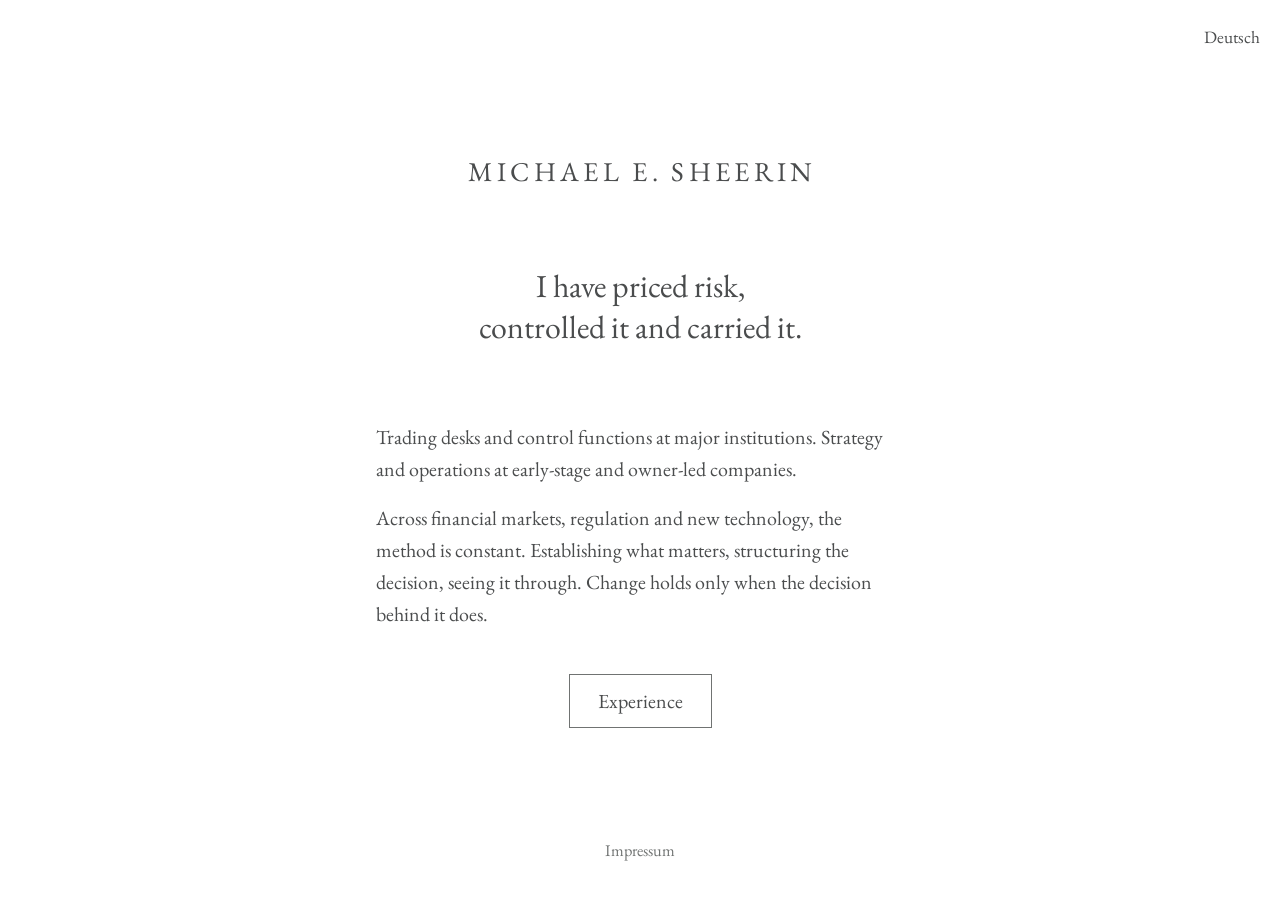
==== index.html @ 9ad83b72 "Publish michael.sheerin.ch Co-Authored-By: Claude Opus 5.5 <noreply@anthropic.com> Claude-Session: h" ====
<!doctype html><html lang="en"><head><meta charset="utf-8"><meta name="viewport" content="width=device-width,initial-scale=1"><title>Michael E. Sheerin</title><meta name="description" content="Michael E. Sheerin, Zürich. Markets, risk and operations. Interim chief of staff and AI readiness."><link rel="icon" href="/favicon.svg" type="image/svg+xml"><link rel="stylesheet" href="/styles.css"></head><body><nav><a class="lang" href="/de/">Deutsch</a></nav><a class="name" href="/">Michael E. Sheerin</a><main><h1>I have priced risk, controlled it and carried it.</h1><p>Trading desks and control functions at major institutions. Strategy and operations at early-stage and owner-led companies.</p><p>Across financial markets, regulation and new technology, the method is constant. Establishing what matters, structuring the decision, seeing it through. Change holds only when the decision behind it does.</p><p class="next"><a href="/experience/">Experience</a></p></main><footer><a href="/impressum/">Impressum</a></footer></body></html>
---- styles.css ----
@font-face{font-family:G;src:url(/fonts/g.woff2) format("woff2");font-weight:400 800;font-display:swap;unicode-range:U+0000-00FF,U+2013-2014,U+2018-201D,U+2026}
@font-face{font-family:G;src:url(/fonts/g-ext.woff2) format("woff2");font-weight:400 800;font-display:swap;unicode-range:U+0100-02FF}
@font-face{font-family:G;font-style:italic;src:url(/fonts/gi.woff2) format("woff2");font-weight:400 800;font-display:swap}
:root{--ink:#4A4C4D;--p424:#707372}
*{box-sizing:border-box}html{-webkit-text-size-adjust:100%}
body{margin:0;background:#fff;color:var(--ink);font:400 1.25rem/1.6 G,Garamond,Georgia,serif;font-feature-settings:"onum","liga","kern";display:flex;flex-direction:column;min-height:100vh;padding:0 1.25rem}
a{color:inherit;text-decoration-color:var(--p424);text-decoration-thickness:1px;text-underline-offset:.2em}a:hover{text-decoration-thickness:2px}a:focus-visible{outline:2px solid var(--ink);outline-offset:3px}
nav{display:flex;justify-content:center;gap:clamp(1.1rem,3vw,2.25rem);flex-wrap:wrap;padding-top:1.5rem;font-size:1.08rem}nav a{text-decoration:none}nav a:hover{text-decoration:underline}
.name{display:block;text-align:center;text-decoration:none;text-transform:uppercase;letter-spacing:.16em;font-size:clamp(1.3rem,2.6vw,1.7rem);margin:clamp(3.5rem,11vh,6.5rem) 0 0;padding-left:.16em}
main{width:100%;max-width:33rem;margin:0 auto;flex:1}
h1{font-weight:400;font-size:clamp(1.55rem,3.2vw,2rem);line-height:1.3;text-align:center;margin:clamp(3rem,8vh,4.5rem) auto clamp(3rem,8vh,4.5rem);max-width:26ch;text-wrap:balance}
p{margin:0 0 1.1rem;hyphens:manual}
hr{border:0;border-top:1px solid var(--p424);width:3.5rem;margin:2.75rem auto}
.i{font-style:italic;display:block}
.svc{margin-bottom:1.5rem}.fine{font-size:1.05rem;color:var(--p424)}
.links{display:flex;justify-content:center;gap:2.5rem;flex-wrap:wrap;margin:3rem 0 0}
footer{display:flex;justify-content:center;gap:2rem;flex-wrap:wrap;font-size:1.02rem;color:var(--p424);padding:clamp(3.5rem,9vh,5.5rem) 0 2.25rem}
.todo{background:#eee;font-weight:600}.legal h2{font-weight:400;font-size:1.4rem;margin:2.25rem 0 .6rem}

.wh{text-align:center;margin-bottom:1.75rem}main a{white-space:nowrap}.next{text-align:center;margin:2.75rem 0 0}nav{position:relative}.lang{position:absolute;right:0;top:1.5rem}@media (max-width:760px){.lang{position:static}}.wk{font-size:1.08rem;line-height:1.5;margin-bottom:.8rem}@media (max-width:480px){nav{gap:.8rem;font-size:.98rem}}

a,a:hover{text-decoration:none}a{transition:color .15s}a:hover{color:var(--p424)}nav{min-height:3.2rem}.lang{position:absolute;right:0;top:1.5rem}main p:not(.next) a{color:#1F2021;font-weight:500}footer a{color:var(--p424)}footer a:hover{color:var(--ink)}
@media (max-width:760px){.lang{position:absolute}}

.next a{display:inline-block;border:1px solid var(--p424);padding:.6rem 1.75rem}.next a:hover{background:var(--ink);color:#fff}
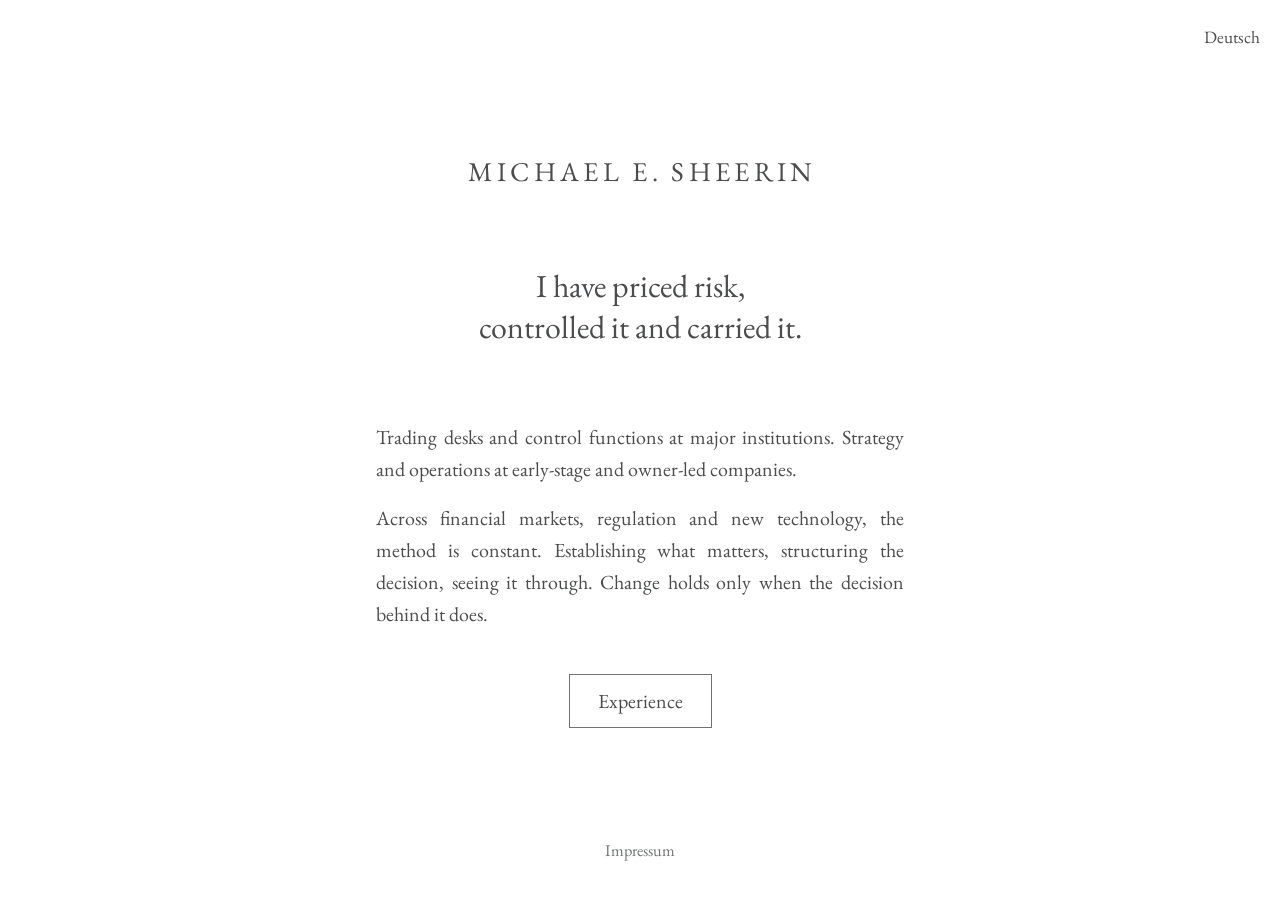
==== commit ca2ed2c0: "Qualify platform wording and neutral meta description Co-Authored-By: Claude Opus 5.5 <noreply@anthr" ====
--- a/index.html
+++ b/index.html
@@ -1 +1 @@
-<!doctype html><html lang="en"><head><meta charset="utf-8"><meta name="viewport" content="width=device-width,initial-scale=1"><title>Michael E. Sheerin</title><meta name="description" content="Michael E. Sheerin, Zürich. Markets, risk and operations. Interim chief of staff and AI readiness."><link rel="icon" href="/favicon.svg" type="image/svg+xml"><link rel="stylesheet" href="/styles.css"></head><body><nav><a class="lang" href="/de/">Deutsch</a></nav><a class="name" href="/">Michael E. Sheerin</a><main><h1>I have priced risk, controlled it and carried it.</h1><p>Trading desks and control functions at major institutions. Strategy and operations at early-stage and owner-led companies.</p><p>Across financial markets, regulation and new technology, the method is constant. Establishing what matters, structuring the decision, seeing it through. Change holds only when the decision behind it does.</p><p class="next"><a href="/experience/">Experience</a></p></main><footer><a href="/impressum/">Impressum</a></footer></body></html>+<!doctype html><html lang="en"><head><meta charset="utf-8"><meta name="viewport" content="width=device-width,initial-scale=1"><title>Michael E. Sheerin</title><meta name="description" content="Michael E. Sheerin, Zürich. Markets, risk and operations."><link rel="icon" href="/favicon.svg" type="image/svg+xml"><link rel="stylesheet" href="/styles.css"></head><body><nav><a class="lang" href="/de/">Deutsch</a></nav><a class="name" href="/">Michael E. Sheerin</a><main><h1>I have priced risk, controlled it and carried it.</h1><p>Trading desks and control functions at major institutions. Strategy and operations at early-stage and owner-led companies.</p><p>Across financial markets, regulation and new technology, the method is constant. Establishing what matters, structuring the decision, seeing it through. Change holds only when the decision behind it does.</p><p class="next"><a href="/experience/">Experience</a></p></main><footer><a href="/impressum/">Impressum</a></footer></body></html>
--- a/styles.css
+++ b/styles.css
@@ -24,3 +24,5 @@
 @media (max-width:760px){.lang{position:absolute}}
 
 .next a{display:inline-block;border:1px solid var(--p424);padding:.6rem 1.75rem}.next a:hover{background:var(--ink);color:#fff}
+
+main p:not(.next){text-align:justify;hyphens:auto;-webkit-hyphens:auto}.i{text-align:left}
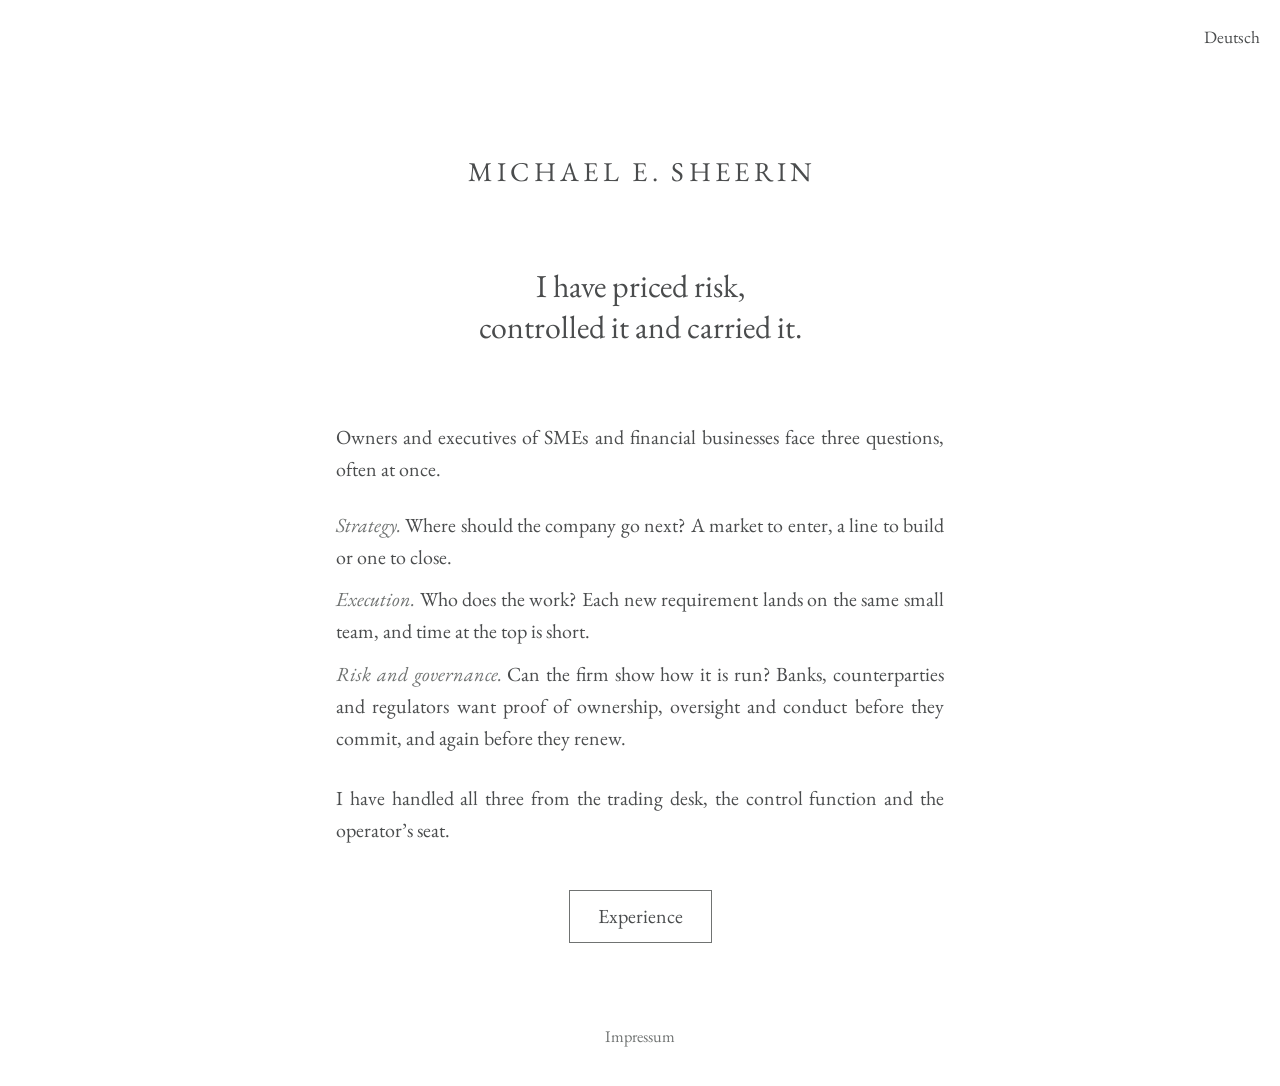
==== commit 49856ce7: "Rework site around three questions: Home, Experience, Mandates Co-Authored-By: Claude Opus 5.5 <nore" ====
--- a/index.html
+++ b/index.html
@@ -1 +1 @@
-<!doctype html><html lang="en"><head><meta charset="utf-8"><meta name="viewport" content="width=device-width,initial-scale=1"><title>Michael E. Sheerin</title><meta name="description" content="Michael E. Sheerin, Zürich. Markets, risk and operations."><link rel="icon" href="/favicon.svg" type="image/svg+xml"><link rel="stylesheet" href="/styles.css"></head><body><nav><a class="lang" href="/de/">Deutsch</a></nav><a class="name" href="/">Michael E. Sheerin</a><main><h1>I have priced risk, controlled it and carried it.</h1><p>Trading desks and control functions at major institutions. Strategy and operations at early-stage and owner-led companies.</p><p>Across financial markets, regulation and new technology, the method is constant. Establishing what matters, structuring the decision, seeing it through. Change holds only when the decision behind it does.</p><p class="next"><a href="/experience/">Experience</a></p></main><footer><a href="/impressum/">Impressum</a></footer></body></html>+<!doctype html><html lang="en"><head><meta charset="utf-8"><meta name="viewport" content="width=device-width,initial-scale=1"><title>Michael E. Sheerin</title><meta name="description" content="Michael E. Sheerin. Independent mandates in strategy, execution, and risk and governance."><link rel="icon" href="/favicon.svg" type="image/svg+xml"><link rel="stylesheet" href="/styles.css"></head><body><nav><a class="lang" href="/de/">Deutsch</a></nav><a class="name" href="/">Michael E. Sheerin</a><main><h1>I have priced risk, controlled it and carried it.</h1><p class="lead">Owners and executives of SMEs and financial businesses face three questions, often at once.</p><p class="row"><span class="ri">Strategy.</span> Where should the company go next? A market to enter, a line to build or one to close.</p><p class="row"><span class="ri">Execution.</span> Who does the work? Each new requirement lands on the same small team, and time at the top is short.</p><p class="row"><span class="ri">Risk and governance.</span> Can the firm show how it is run? Banks, counterparties and regulators want proof of ownership, oversight and conduct before they commit, and again before they renew.</p><p class="lead close">I have handled all three from the trading desk, the control function and the operator’s seat.</p><p class="next"><a href="/experience/">Experience</a></p></main><footer><a href="/impressum/">Impressum</a></footer></body></html>
--- a/styles.css
+++ b/styles.css
@@ -26,3 +26,13 @@
 .next a{display:inline-block;border:1px solid var(--p424);padding:.6rem 1.75rem}.next a:hover{background:var(--ink);color:#fff}
 
 main p:not(.next){text-align:justify;hyphens:auto;-webkit-hyphens:auto}.i{text-align:left}
+
+.tr{display:block;font-style:italic;color:var(--p424);margin-top:.35rem;text-align:left}
+
+.row{margin:0 0 .65rem}.ri{font-style:italic;color:var(--p424)}.lead{margin-bottom:1.5rem}.close{margin-top:1.75rem}
+
+.role{text-align:center!important;font-size:.95rem;letter-spacing:.14em;text-transform:uppercase;color:var(--p424);margin:.25rem 0 2.75rem}
+
+.cap{font-weight:400;font-size:1.05rem;text-transform:uppercase;letter-spacing:.16em;text-align:center;color:var(--p424);margin:2.25rem 0 1rem}
+
+main{max-width:38rem}main p.fine{text-align:left;hyphens:none;-webkit-hyphens:none}
